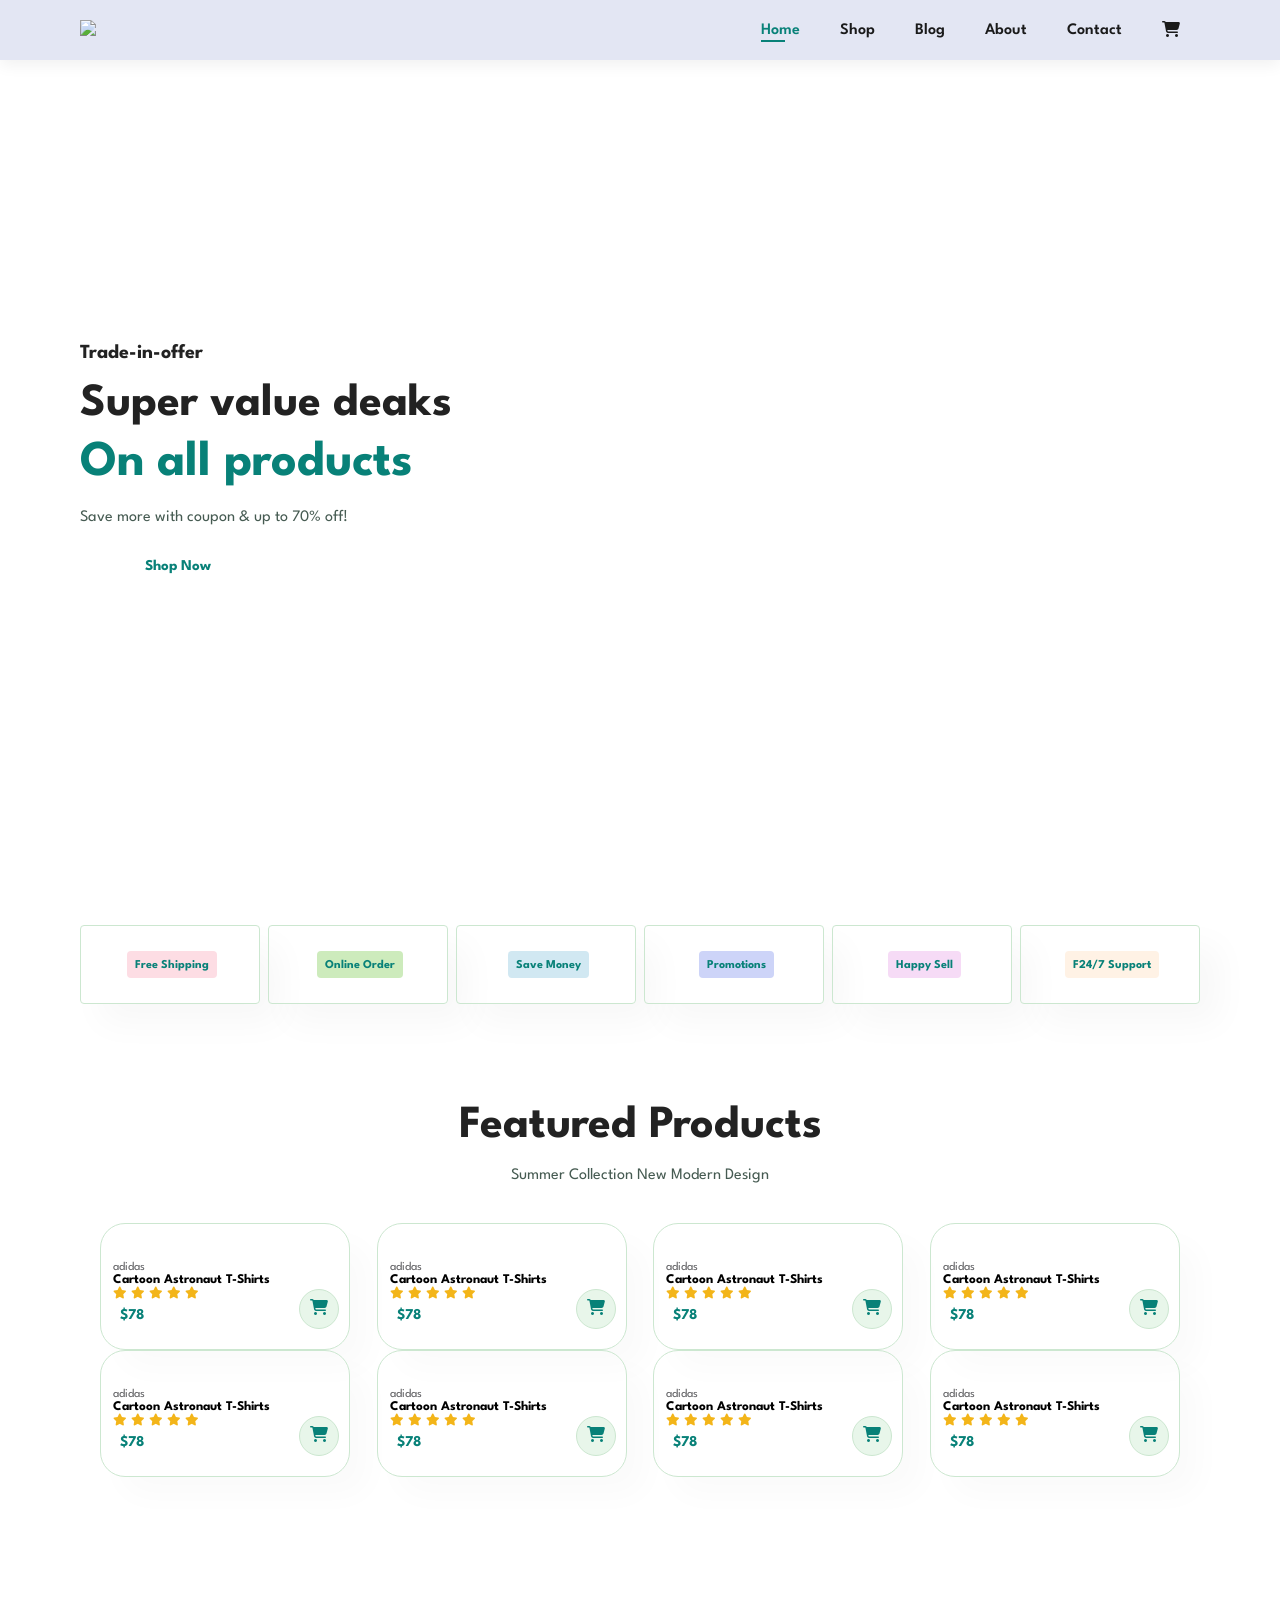
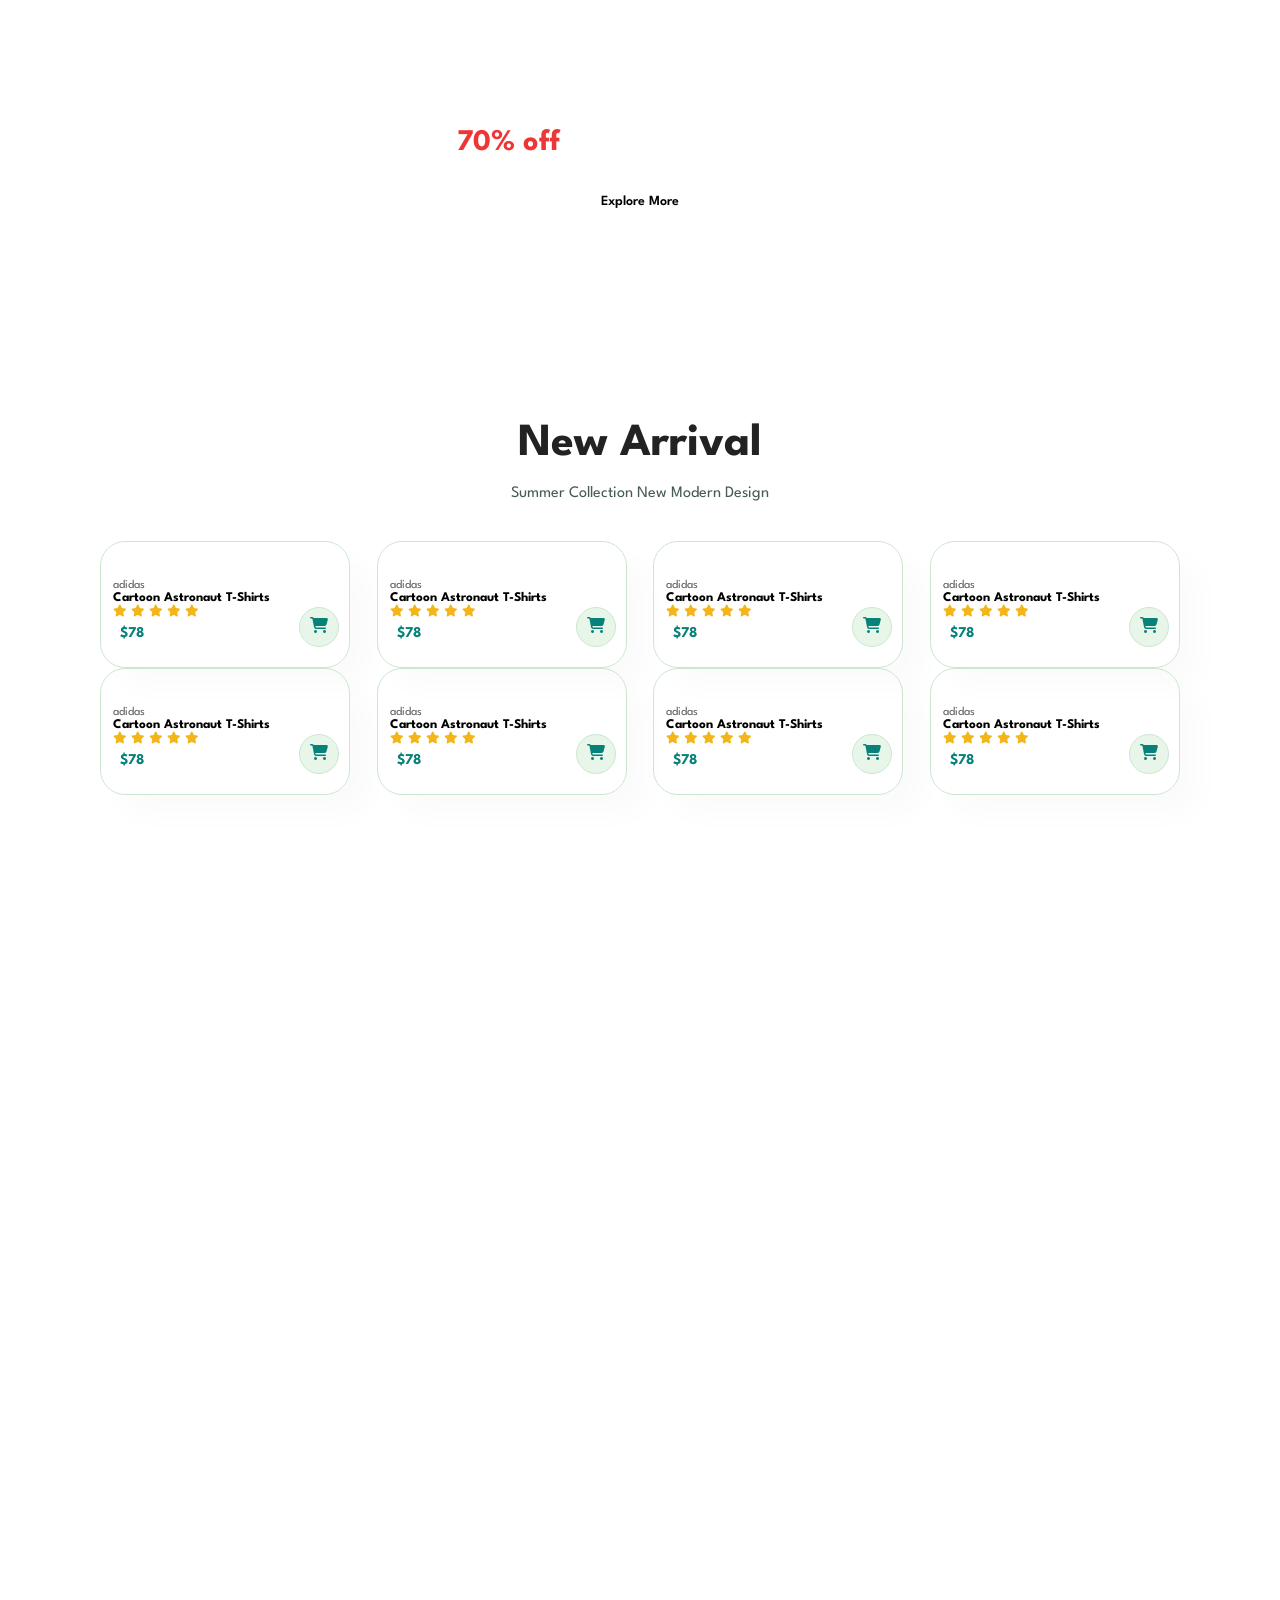
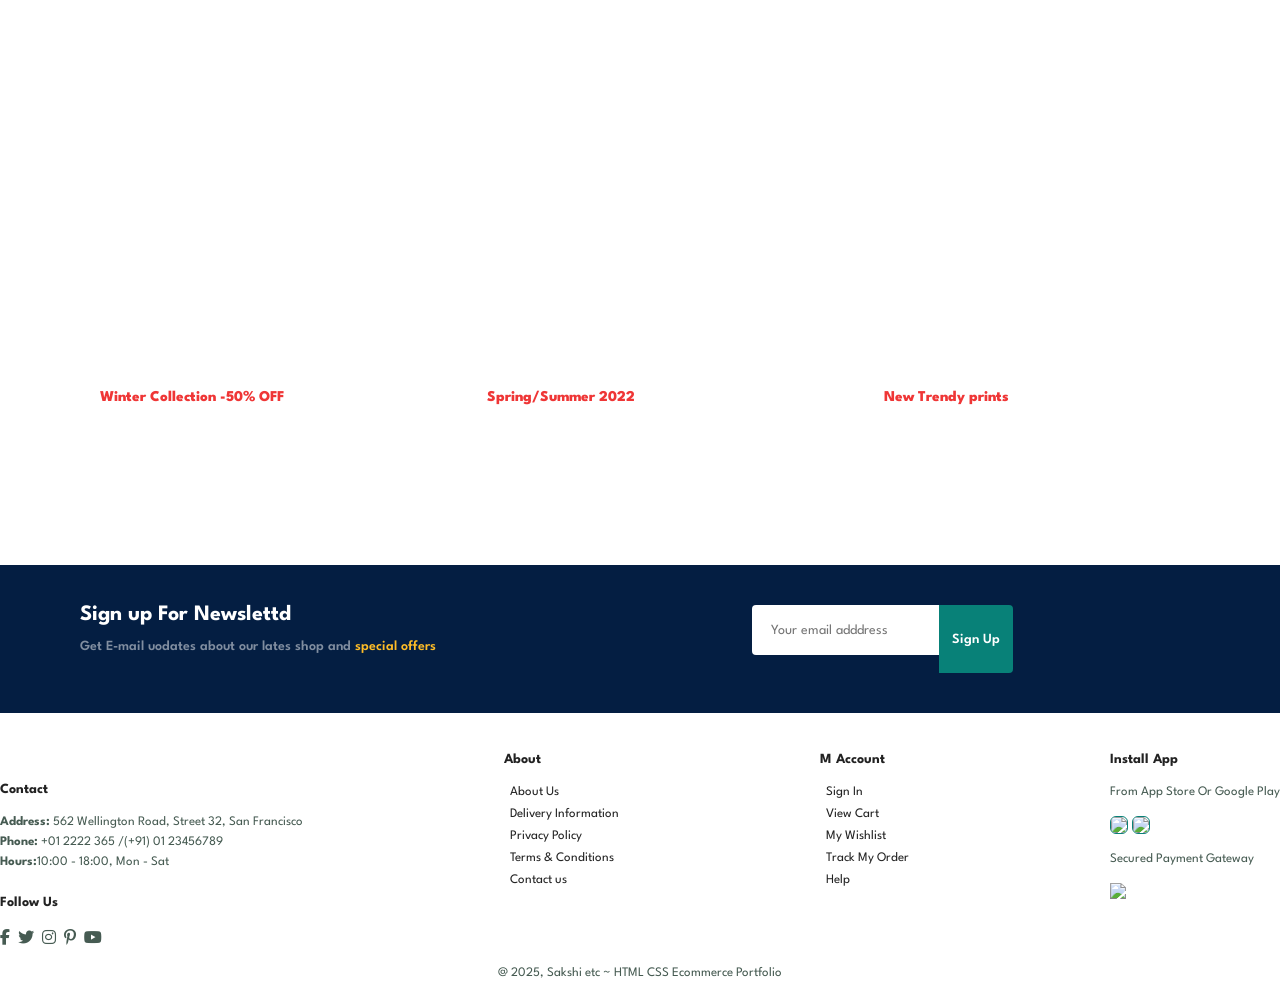
==== ECom.html @ 14609f5c "shopping website" ====
<!DOCTYPE html>
<html lang="en">
<head>
  <meta charset="UTF-8">
  <meta name="viewport" content="width=device-width, initial-scale=1.0">
  <title>ECom</title>
  
  <!-- Correct Font Awesome CDN -->
  <link rel="stylesheet" href="https://cdnjs.cloudflare.com/ajax/libs/font-awesome/6.6.0/css/all.min.css">
  
  <!-- Your custom stylesheet -->
  <link rel="stylesheet" href="ecom.css">
</head>


<body>
    <section id="header">
        <a href="#"><img src="logo.png" class="logo"></a>
        <div>
            <ul id="navbar">
                <li><a class="active" href="ECom.html">Home</a></li>
                <li><a href="eshop.html" >Shop</a></li>
                <li><a href="blog.html" onclick="window.location.href='blog.html';">Blog</a></li>
                <li><a href="about.html" onclick="window.location.href='about.html';">About</a></li>
                <li><a href="contactus.html" onclick="window.location.href='contactus.html';">Contact</a></li>
                <li id="lg-bag"><a href=" cart.html"><i class="fa-solid fa-cart-shopping"></i><a></li> <!-- cart img frm external website-->
                    <!--X icon for horizontal nav-->
                    <a href="#" id="close"><i class="fas fa-times"></i></a>
            </ul>
        </div>
        <!--media query nav for 3 line icons -->
        <div id="mobile">
            <a href=" cart.html"><i class="fa-solid fa-cart-shopping"></i><a></a>
            <i id="bar" class="fas fa-outdent"></i>
        </div>
    </section>
  
    <section id="hero">
        <h4>Trade-in-offer</h4>
        <h2>Super value deaks</h2>
        <h1>On all products</h1>
        <p>Save more with coupon & up to 70% off! </p>
        <button>Shop Now</button>
    </section>

    <section id="feature" class="section-p1">
        <div class="fe-box">
            <img src="f1.png" alt="">
            <h6>Free Shipping</h6>
        </div>
         <div class="fe-box">
            <img src="f2.png" alt="">
            <h6>Online Order</h6>
        </div>
         <div class="fe-box">
            <img src="f3.png" alt="">
            <h6>Save Money</h6>
        </div>
         <div class="fe-box">
            <img src="f4.png" alt="">
            <h6>Promotions</h6>
        </div>
         <div class="fe-box">
            <img src="f5.png" alt="">
            <h6>
                Happy Sell
            </h6>
        </div>
         <div class="fe-box">
            <img src="f6.png" alt="">
            <h6>F24/7 Support</h6>
        </div>
    </section>

    <section id="product1" class="section-p1">
        <h2>Featured Products</h2>
        <p>Summer Collection New Modern Design</p>
        <div class="pro-container">
        <div class="pro">
            <img src="f1.jpg" alt="">
            <div class="des">
                <span>adidas</span>
                <h5>Cartoon Astronaut T-Shirts</h5>
                <div class="star">
                    <i class="fas fa-star"></i>
                    <i class="fas fa-star"></i>
                    <i class="fas fa-star"></i>
                    <i class="fas fa-star"></i>
                    <i class="fas fa-star"></i>
                </div>
                <h4>$78</h4>
            </div>
           <!--cart is a class-->
           <a href="#" class="cart"><i class="fa-solid fa-cart-shopping"></i></a>
        </div>
        <div class="pro">
            <img src="f2.jpg" alt="">
            <div class="des">
                <span>adidas</span>
                <h5>Cartoon Astronaut T-Shirts</h5>
                <div class="star">
                    <i class="fas fa-star"></i>
                    <i class="fas fa-star"></i>
                    <i class="fas fa-star"></i>
                    <i class="fas fa-star"></i>
                    <i class="fas fa-star"></i>
                </div>
                <h4>$78</h4>
            </div>
           <!--cart is a class-->
           <a href="#" class="cart"><i class="fa-solid fa-cart-shopping"></i></a>
        </div>
        <div class="pro">
            <img src="f3.jpg" alt="">
            <div class="des">
                <span>adidas</span>
                <h5>Cartoon Astronaut T-Shirts</h5>
                <div class="star">
                    <i class="fas fa-star"></i>
                    <i class="fas fa-star"></i>
                    <i class="fas fa-star"></i>
                    <i class="fas fa-star"></i>
                    <i class="fas fa-star"></i>
                </div>
                <h4>$78</h4>
            </div>
           <!--cart is a class-->
           <a href="#" class="cart"><i class="fa-solid fa-cart-shopping"></i></a>
        </div>
        <div class="pro">
            <img src="f4.jpg" alt="">
            <div class="des">
                <span>adidas</span>
                <h5>Cartoon Astronaut T-Shirts</h5>
                <div class="star">
                    <i class="fas fa-star"></i>
                    <i class="fas fa-star"></i>
                    <i class="fas fa-star"></i>
                    <i class="fas fa-star"></i>
                    <i class="fas fa-star"></i>
                </div>
                <h4>$78</h4>
            </div>
           <!--cart is a class-->
           <a href="#" class="cart"><i class="fa-solid fa-cart-shopping"></i></a>
        </div>
        <div class="pro">
            <img src="f5.jpg" alt="">
            <div class="des">
                <span>adidas</span>
                <h5>Cartoon Astronaut T-Shirts</h5>
                <div class="star">
                    <i class="fas fa-star"></i>
                    <i class="fas fa-star"></i>
                    <i class="fas fa-star"></i>
                    <i class="fas fa-star"></i>
                    <i class="fas fa-star"></i>
                </div>
                <h4>$78</h4>
            </div>
           <!--cart is a class-->
           <a href="#" class="cart"><i class="fa-solid fa-cart-shopping"></i></a>
        </div>
        <div class="pro">
            <img src="f6.jpg" alt="">
            <div class="des">
                <span>adidas</span>
                <h5>Cartoon Astronaut T-Shirts</h5>
                <div class="star">
                    <i class="fas fa-star"></i>
                    <i class="fas fa-star"></i>
                    <i class="fas fa-star"></i>
                    <i class="fas fa-star"></i>
                    <i class="fas fa-star"></i>
                </div>
                <h4>$78</h4>
            </div>
           <!--cart is a class-->
           <a href="#" class="cart"><i class="fa-solid fa-cart-shopping"></i></a>
        </div>
        <div class="pro">
            <img src="f7.jpg" alt="">
            <div class="des">
                <span>adidas</span>
                <h5>Cartoon Astronaut T-Shirts</h5>
                <div class="star">
                    <i class="fas fa-star"></i>
                    <i class="fas fa-star"></i>
                    <i class="fas fa-star"></i>
                    <i class="fas fa-star"></i>
                    <i class="fas fa-star"></i>
                </div>
                <h4>$78</h4>
            </div>
           <!--cart is a class-->
           <a href="#" class="cart"><i class="fa-solid fa-cart-shopping"></i></a>
        </div>
        <div class="pro">
            <img src="f8.jpg" alt="">
            <div class="des">
                <span>adidas</span>
                <h5>Cartoon Astronaut T-Shirts</h5>
                <div class="star">
                    <i class="fas fa-star"></i>
                    <i class="fas fa-star"></i>
                    <i class="fas fa-star"></i>
                    <i class="fas fa-star"></i>
                    <i class="fas fa-star"></i>
                </div>
                <h4>$78</h4>
            </div>
           <!--cart is a class-->
           <a href="#" class="cart"><i class="fa-solid fa-cart-shopping"></i></a>
        </div>
    </div>
    </section>

    <section id="banner" class="section-m1">
        <h4>Repair Services </h4>
        <h2>Up to <span>70% off</span> All T-Shirts & Accessories</h2>
        <button class="normal">Explore More</button>
        </section>

        <section id="product1" class="section-p1">
            <h2>New Arrival</h2>
            <p>Summer Collection New Modern Design</p>
            <div class="pro-container">
             <div class="pro">
            <img src="n1.jpg" alt="">
            <div class="des">
                <span>adidas</span>
                <h5>Cartoon Astronaut T-Shirts</h5>
                <div class="star">
                    <i class="fas fa-star"></i>
                    <i class="fas fa-star"></i>
                    <i class="fas fa-star"></i>
                    <i class="fas fa-star"></i>
                    <i class="fas fa-star"></i>
                </div>
                <h4>$78</h4>
            </div>
           <!--cart is a class-->
           <a href="#" class="cart"><i class="fa-solid fa-cart-shopping"></i></a>
        </div>
        <div class="pro">
            <img src="n2.jpg" alt="">
            <div class="des">
                <span>adidas</span>
                <h5>Cartoon Astronaut T-Shirts</h5>
                <div class="star">
                    <i class="fas fa-star"></i>
                    <i class="fas fa-star"></i>
                    <i class="fas fa-star"></i>
                    <i class="fas fa-star"></i>
                    <i class="fas fa-star"></i>
                </div>
                <h4>$78</h4>
            </div>
           <!--cart is a class-->
           <a href="#" class="cart"><i class="fa-solid fa-cart-shopping"></i></a>
        </div>
        <div class="pro">
            <img src="n3.jpg" alt="">
            <div class="des">
                <span>adidas</span>
                <h5>Cartoon Astronaut T-Shirts</h5>
                <div class="star">
                    <i class="fas fa-star"></i>
                    <i class="fas fa-star"></i>
                    <i class="fas fa-star"></i>
                    <i class="fas fa-star"></i>
                    <i class="fas fa-star"></i>
                </div>
                <h4>$78</h4>
            </div>
           <!--cart is a class-->
           <a href="#" class="cart"><i class="fa-solid fa-cart-shopping"></i></a>
        </div>
        <div class="pro">
            <img src="n4.jpg" alt="">
            <div class="des">
                <span>adidas</span>
                <h5>Cartoon Astronaut T-Shirts</h5>
                <div class="star">
                    <i class="fas fa-star"></i>
                    <i class="fas fa-star"></i>
                    <i class="fas fa-star"></i>
                    <i class="fas fa-star"></i>
                    <i class="fas fa-star"></i>
                </div>
                <h4>$78</h4>
            </div>
           <!--cart is a class-->
           <a href="#" class="cart"><i class="fa-solid fa-cart-shopping"></i></a>
        </div>
        <div class="pro">
            <img src="n5.jpg" alt="">
            <div class="des">
                <span>adidas</span>
                <h5>Cartoon Astronaut T-Shirts</h5>
                <div class="star">
                    <i class="fas fa-star"></i>
                    <i class="fas fa-star"></i>
                    <i class="fas fa-star"></i>
                    <i class="fas fa-star"></i>
                    <i class="fas fa-star"></i>
                </div>
                <h4>$78</h4>
            </div>
           <!--cart is a class-->
           <a href="#" class="cart"><i class="fa-solid fa-cart-shopping"></i></a>
        </div>
        <div class="pro">
            <img src="n6.jpg" alt="">
            <div class="des">
                <span>adidas</span>
                <h5>Cartoon Astronaut T-Shirts</h5>
                <div class="star">
                    <i class="fas fa-star"></i>
                    <i class="fas fa-star"></i>
                    <i class="fas fa-star"></i>
                    <i class="fas fa-star"></i>
                    <i class="fas fa-star"></i>
                </div>
                <h4>$78</h4>
            </div>
           <!--cart is a class-->
           <a href="#" class="cart"><i class="fa-solid fa-cart-shopping"></i></a>
        </div>
        <div class="pro">
            <img src="n7.jpg" alt="">
            <div class="des">
                <span>adidas</span>
                <h5>Cartoon Astronaut T-Shirts</h5>
                <div class="star">
                    <i class="fas fa-star"></i>
                    <i class="fas fa-star"></i>
                    <i class="fas fa-star"></i>
                    <i class="fas fa-star"></i>
                    <i class="fas fa-star"></i>
                </div>
                <h4>$78</h4>
            </div>
           <!--cart is a class-->
           <a href="#" class="cart"><i class="fa-solid fa-cart-shopping"></i></a>
        </div>
        <div class="pro">
            <img src="n8.jpg" alt="">
            <div class="des">
                <span>adidas</span>
                <h5>Cartoon Astronaut T-Shirts</h5>
                <div class="star">
                    <i class="fas fa-star"></i>
                    <i class="fas fa-star"></i>
                    <i class="fas fa-star"></i>
                    <i class="fas fa-star"></i>
                    <i class="fas fa-star"></i>
                </div>
                <h4>$78</h4>
            </div>
           <!--cart is a class-->
           <a href="#" class="cart"><i class="fa-solid fa-cart-shopping"></i></a>
        </div>
    </div>
    </section>

    <section id="sm-banner" class="section-p1">
        <div class="banner-box">
        <h4>Crazy Deals</h4>
        <h2>Buy 1 get 1 free</h2>
        <span>The best classic dress is on sale at cart</span>
        <button class="white">Learn More</button>
        </div>
        <div class="banner-box banner-box2">
        <h4>Spring Summer</h4>
        <h2>Upcoming Season</h2>
        <span>The best classic dress is on sale at cart</span>
        <button class="white">Collection</button>
        </div>
    </section>

    <section id="banner3">
        <div class="banner-box ">
        <h2>Seasonal Sale</h2>
        <h3>Winter Collection -50% OFF</h3>
        </div>
        <div class="banner-box banner-box2 ">
        <h2>New FOOTWEAR COLLECTION</h2>
        <h3>Spring/Summer 2022</h3>
        </div>
        <div class="banner-box banner-box3 ">
        <h2>T-Shirts</h2>
        <h3>New Trendy prints</h3>
        </div>
    </section>

    <section id="newsletter" class="section-p1 section-m1">
        <div class="newstext">
            <h4>Sign up For Newslettd</h4>
            <p>Get E-mail uodates about our lates shop and <span> special offers</span></p>
        </div>
        <div class="form">
            <input type="text" placeholder="Your email adddress">
            <button class="normal">Sign Up</button>
        </div>
    </section>

    <footer>
        <div class="col">
            <img class="logo" src="logo.png" alt="">
            <h4>Contact</h4>
            <p><strong>Address:</strong> 562 Wellington Road, Street 32, San Francisco</p>
            <p><strong>Phone:</strong> +01 2222 365 /(+91) 01 23456789</p>
            <p><strong>Hours:</strong>10:00 - 18:00, Mon - Sat</p>

            <div class="follow">
                <h4>Follow Us</h4>
                <div class="icon">
                    <i class="fab fa-facebook-f"></i>
                    <i class="fab fa-twitter"></i>
                    <i class="fab fa-instagram"></i>
                    <i class="fab fa-pinterest-p"></i>
                    <i class="fab fa-youtube"></i>
                </div>
            </div>
        </div>
             <div class="col">
            <h4>About</h4>
            <a href="#">About Us</a>
            <a href="#">Delivery Information</a>
            <a href="#">Privacy Policy</a>
            <a href="#">Terms & Conditions</a>
            <a href="#">Contact us</a>
        </div>

          <div class="col">
            <h4>M Account</h4>
            <a href="#">Sign In</a>
            <a href="#">View Cart</a>
            <a href="#">My Wishlist</a>
            <a href="#">Track My Order</a>
            <a href="#">Help</a>
        </div>

        <div class="col install">
            <h4>Install App</h4>
            <p>From App Store Or Google Play</p>
            <div class="row">
                <img src="app.jpg">
                <img src="play.jpg">
            </div>
             <p>Secured Payment Gateway</p>
             <img src="pay.png">
        </div>

        <div class="copyright">
            <p> @ 2025, Sakshi etc ~ HTML CSS Ecommerce Portfolio</p>
        </div>
    </footer>
   <script src="ecomm.js"></script>
</body>
</html>
---- ecom.css ----
@import url('https://fonts.googleapis.com/css2?family=Spartan:wght@100;200;300;400;500;600;700;800;900&display=swap');
*{
    margin: 0;
    padding: 0;
    box-sizing: border-box;
    font-family: 'spartan', sans-serif;
}
h1{
    font-size: 50px;
    line-height: 64px;
    color: #222;
}
h2{
    font-size: 46px;
    line-height: 54px;
    color: #222;
}
h4{
    font-size: 20px;
    color: #222;
}
h6{
    font-size: 12px;
   font-weight: 700;
}
p{
    font-size:16px;
    margin: 15px 0 20px 0;
    color: #465b52;
}
.section-p1{
    padding: 40px 80px;
}
.section-m1{
    margin: 40px 0;
}
button.normal{
    font-size: 14px;
    font-weight: 600;
    padding: 15px 13px;
    color: #000;
    background-color: #fff;
    border-radius: 4px;
    cursor: pointer;
    border: none;
    outline:none;
    transition: 0.2s ;
}
button.white{
    font-size: 13px;
    font-weight: 600;
    padding: 11px 18px;
    color: #fff;
    background-color:transparent;
    cursor: pointer;
    border: 1px solid#fff;
    outline:none;
    transition: 0.2s ;
}
body{
    width: 100%;
}
/*header*/
#header{
    display: flex;
    align-items: center;
    justify-content: space-between;
    padding: 20px 80px;
    background: #E3E6F3;
    box-shadow: 0 5PX 15PX rgba(0, 0, 0, 0.06);
    /* makeing shadow for nav */
    z-index: 999;
    position: sticky;/*make header  align on top while scrolling*/
    top: 0;
    left: 0;
}
#navbar{
    display: flex;
    justify-content:center;
    align-items: center;
}
#navbar li{
    list-style: none;
    padding: 0 20px;
    position: relative;;
}
#navbar li a{
    text-decoration: none;
    font-size: 16px;
    font-weight: 600;
    color: #1a1a1a;
    transition: 0.3s ease;/* make hover effect slow */
}
#navbar li a:hover,
#navbar li a.active{
    color: #088178;
}
/*pseduo class*/
#navbar li a.active::after,
#navbar li a:hover::after{
    content: "";
    width: 30%;
    height: 2px;
    background: #088178;
    bottom: -4px;
    left: 20px;
    position: absolute;
}
/* to remove vertical nav icons while using horizontal screen*/
#mobile{
    display: none;
    align-items: center;
}
/* to hide x -icon from v-nav*/
#close{
    display: none;
}
/*home page*/
#hero{
    background-image: url("hero4.png");
    height: 90vh;
    width: 100%;
    background-size: cover;/* adjusting bg img*/
    background-position: top 25% right 0;/* adjusting bg img*/
    padding: 0 80px;
    display: flex;
    align-items: flex-start;
    justify-content: center;
    flex-direction: column;
}
#hero h4{
    padding-bottom: 15px;
}
#hero h1{
    color:#088178;
}
#hero button{
    background-image: url(button.png);
    background-color: transparent;
    border: 0;
    color: #088178;
    padding: 14px 80px 14px 65px;
    background-repeat:no-repeat ;
    font-weight : 700;
    font-size: 15px;
}
#feature{
    display: flex;
    align-items: center;
    justify-content: space-between;flex-wrap: wrap;
}
#feature .fe-box{
    width: 180px;
    text-align: center;
    padding: 25px 15px;
    /* making box & box shador*/
    box-shadow: 20px 20px 34px rgba(0, 0, 0, 0.03);
    border: 1px solid  #cce7d0;
    border-radius: 4px;
    margin: 15px 0;
}
#feature .fe-box:hover{
    box-shadow: 10px 10px 54px rgba(70, 062, 221, 0.1);
}
/* margin b/w img and  free shipping text*/
#feature .fe-box img{
    width: 100%;
    margin-bottom: 10px;
}
#feature .fe-box h6{
    display: inline-block;
    padding: 9px 8px 6px 8px;
    line-height: 1;
    border-radius: 4px;
    color: #088178;
    background-color: #fddde4;
}
#feature .fe-box:nth-child(2) h6{
    background-color: #cdebbc;
}
#feature .fe-box:nth-child(3) h6{
    background-color: #d1e8f2;
}
#feature .fe-box:nth-child(4) h6{
    background-color: #cdd4f8;
}
#feature .fe-box:nth-child(5) h6{
    background-color: #f6dbf6;
}
#feature .fe-box:nth-child(6) h6{
    background-color: #fff2e5;
}
#product1{
    text-align: center;
}
#product1 .pro-container{
    display: flex;
    justify-content: space-between;
    padding: 20px;
    flex-wrap: wrap;
   
}
#product1 .pro{
    width:23% ;
    min-width: 250px;
    padding: 10px 12px;
    border: 1px solid #cce7d0 ;
    border-radius: 25px;
    cursor: pointer;
    box-shadow: 20px 20px 30px rgba(0, 0, 0, 0.02);
    transition: o.2s ease;
    position: relative;
}
#product1 .pro:hover{
    box-shadow: 20px 20px 30px rgba(0, 0, 0, 0.06);

}
#product1 .pro img{
    width: 100%;
    border-radius: 20px;
}
#product1 .pro .des{
    text-align: start;
    padding: 10px 0 ;
}
#product1 .pro .des span{
    color: #606063;
    font-size: 12px;
}
#product1 .pro .des span h5{
    padding-top: 7px;
    color: #1a1a1a;
    font-size: 14px;
}
#product1 .pro .des i{
    font-size: 12px;
    color: rgb(243, 181, 25);
}
#product1 .pro .des h4{
    padding: 7px ;
    font-size: 15px;
    font-weight: 700;
    color: #088178;
}
/* The .cart element becomes a circular container. */
#product1 .pro .cart {
  display: inline-block;
  width: 40px;
  height: 40px;
  line-height: 40px;
  border-radius: 50%;
  background-color: #e8f6ea;
  text-align: center;
  border: 1px solid #cce7d0;
  bottom: 20px;
  right: 10px;
  position: relative;
  position: absolute;
}
/*The <i> icon stays centered inside it.*/
#product1 .pro .cart i {
  color: #088178;
  font-size: 16px;
}
#banner{
    display: flex;
    flex-direction: column;
    justify-content: center;
    text-align: center;
    align-items: center;
    background-image: url(b2.jpg);
    width: 100%;
    height: 40vh;
    background-size: cover;
}
#banner h4{
    color: #fff;
    font-size: 16px;
}
#banner h2{
    color: #fff;
    font-size: 30px;
    padding: 10px 0;
}
#banner h2 span{
    color: #ef3636;
}
#banner button:hover{
    background: #088178;
    color: #fff;
}
#sm-banner{
    display: flex;
    justify-content: space-between;
    flex-wrap: wrap;
}
#sm-banner .banner-box{
     display: flex;
    flex-direction: column;
    justify-content: center;
    align-items: flex-start;
    background-image: url(b17.jpg);
    min-width: 580px;
    height: 50vh;
    background-size: cover;
    background-position: center;/*for align image in center*/ 
    padding: 30px;
}
#sm-banner h4{
    color: #fff;
    font-size: 20px;
    font-weight: 300;
}
#sm-banner h2{
    color: #fff;
    font-size: 28px;
    font-weight: 800;
}
#sm-banner span{
    color: #fff;
    font-size: 14px;
    font-weight: 500;
    padding-bottom: 15px;
}
#sm-banner  .banner-box:hover button{
    background: #088178;
    border: 1px solid #088178;

}
#sm-banner  .banner-box2{
    background-image: url(b10.jpg);
}
#banner3{
    display: flex;
    justify-content: space-between;
    flex-wrap: wrap;
    padding: 0 80px;
}
#banner3 .banner-box{
    display: flex;
    flex-direction: column;
    justify-content: center;
    align-items: flex-start;
    background-image: url(b7.jpg);
    min-width: 30%;
    height: 30vh;
    background-size: cover;
    background-position: center;/*for align image in center*/ 
    padding: 20px;
    margin-bottom: 20px;
}
#banner3 .banner-box2{
    background-image: url(b4.jpg);
}
#banner3 .banner-box3{
    background-image: url(b18.jpg);
}
#banner3 h2{
    color: #fff;
    font-weight: 900;
    font-size: 22px;

}
#banner3 h3{
    color: #ef3636;
    font-weight: 800;
    font-size: 15px; 
}
#newsletter{
    display: flex;
    justify-content: space-between;
    flex-wrap: wrap;
    background-image: url(b14.png);
    background-repeat: no-repeat;
    background-position: 20% 30%;
    background-color: #041e42;
}
#newsletter h4{
    font-size: 22px;
    font-weight: 700;
    color: #fff;
}
#newsletter p{
    font-size: 14px;
    font-weight: 600;
    color: #818ea0;
}
#newsletter p span{
    color: #ffbd27;
}
#newsletter .form{
    display: flex;
    width: 40%;
}
#newsletter input{
    height: 3.125rem;
    padding: 0 1.25em;
    font-size: 14px;
    border: 1px solid transparent;
    border-radius: 4px;
    outline: none;
    border-top-right-radius:0 ;
    border-bottom-right-radius:0 ;
}
#newsletter button{
    background-color: #088178;
    color: #fff;
    white-space: nowrap;
     border-top-left-radius:0 ;
    border-bottom-left-radius:0 ;
}
footer{
    display: flex;
    flex-wrap: wrap;
    justify-content: space-between;
}
footer .col{
    display: flex;
    flex-direction: column;
    align-items: flex-start;
    margin-bottom: 20px;
}
footer .logo{
    margin-bottom: 30px;
}
footer h4{
    font-size: 14px;
    padding-bottom: 20px;

}
footer p{
    font-size: 13px;
   margin: 0 0 8px 0;
    
}
footer a{
    font-size: 13px;
    color: #222;
    margin: 0 0 8px 6px;
    text-decoration: none;
    margin-bottom: 10px;  
}
footer .follow{
    margin-top: 20px;

}
footer .follow i{
   color: #465b52;
   cursor: pointer;
   padding-right:4px ;

}
footer .install .row img{
border: 1px solid #088178;
border-radius: 6px;

}
footer .install img{
    margin: 10px 0 15px 0 ;
}
footer .follow i:hover,
footer a:hover{
    color: #088178;
}
footer .copyright{
    width: 100%;
    text-align: center;
} 
/* 2. shop page8*/
#page-header{
    background-image: url(b1.jpg);
    width: 100%;
    height: 40vh;
    background-size: cover;
    display: flex;
    justify-content: center;
    text-align: center;
    flex-direction: column;
    padding: 14px;
    
}
#page-header h2,
#page-header p{
    color: #d1e8f2;

} 
#pagination{
    text-align: center;
}
#pagination a{
    text-decoration: none;
    background: #088178;
    padding: 15px 20px ;
    border-radius: 4px;
    color: #d1e8f2;
    width: 600px;
}
#pagination a i{
font-size: 16px;
font-weight: 600;
}
/*  eproduct */
#prodetails{
     display: flex;
     margin-top: 20px;
}
#prodetails .single-pro-img {
width: 40%;
margin-right:50px ;
}
.small-img-group{
    display: flex;
    justify-content: space-between;
}
.small-img-col{
    flex-basis: 24%;/* small photos */
    cursor: pointer;
}
#prodetails .single-pro-details {
    width: 50%;
    padding-top: 30px;
}
#prodetails .single-pro-details h4 {
    padding: 40px 0 20px 0;
}
#prodetails .single-pro-details h2 {
    font-size: 26px;
    
}
#prodetails .single-pro-details select { 
    display: block;
    padding: 5px 10px;
    margin-bottom: 10px;    
}
#prodetails .single-pro-details input{
    width: 50px;
    height: 47px;
    padding-left: 10px;
    font-size: 16px;
    margin-right: 10px;
}
#prodetails .single-pro-details input:focus{
    outline: none;/*when it is focused (i.e., when the user clicks inside it or tabs into it).*/
}
#prodetails .single-pro-details button{
    background: #088178;
    color: #fff;
}
#prodetails .single-pro-details  span{
    line-height: 25%;
}

/*blog  page*/
#page-header.blog-header{
      background-image: url(b19.jpg);
}
#blog{
    padding: 150px 150px 0 150px;
}
#blog .blog-box{
    display: flex;
    align-items: center;
    width: 100%;
    position: relative;
    padding-bottom: 90px;

}
#blog .blog-img{
    width: 50%;
    margin-right: 40px;
}
#blog img{
    width: 100%;
    height: 300px;
    object-fit: cover;
}
#blog .blog-details{
    width: 50%;
}
#blog .blog-details a{ 
    text-decoration: none;
    font-size: 11px;
    color: #000;
    font-weight: 700;position: relative;
    transition: 0.3S;
}  
#blog .blog-details a::after{
    content: "";
    width: 50px;
    height: 1px;
    position: absolute;
    background-color:#000 ;
    top: 4px;
    right: -60px;
}

#blog .blog-details a:hover{
    color: #088178;
}
#blog .blog-details a:hover::after{
    background-color: #088178;
}
#blog .blog-box h1{
    position: absolute; 
    top: -40px;
    left: 0;
    font-size: 70px;
    font-weight: 700;
    color: #c9cbce;
    z-index: -9;/* fordisply text  behind yhe image*/

}
/*about page */
#page-header.about-header{
    background-image: url(banner.png);

}
#about-head{
    display: flex;
    align-items: center;
}
#about-head img{
    height: auto;
    width: 50%;
}
#about-head div{
    padding-left: 40px;
}
#about-app{
    text-align: center;
}
#about-app .video{
    width: 70%;
    height: 100%;
    margin: 30px auto 0 auto;
}
#about-app .video video{
    width: 100%;
    height: 100%;
   border-radius: 20px;
}
/*contact page */

#contact-details{
    display: flex;
    align-items: center;
    justify-content: space-between;
}
#contact-details .deatils {
    width: 40%;
}
#contact-details .deatils span,
#form-details form span {
    font-size: 12px;
}
#contact-details .details h2,
#form-deatils h2 {
    font-size: 26px;
    line-height: 35px;
    padding: 20px 0;
}
#contact-details .details h3{
    font-size: 16px;
    padding-bottom: 15px;
}
#contact-details .details li{
    list-style: none;
    display: flex;
    padding: 10px 0;
}
#contact-details .details li i{
    font-size: 14px;
    padding-right: 22px;
}
#contact-details .details li p{
    margin: 0;
    font-size: 14px;
}
#contact-details .map{
    width: 55%;
    height: 400px;
}
#contact-details .map ifra me{
    width: 100%;
    height: 100%;
}
#form-deatils {
    display: flex;
    justify-content: space-between;
    margin: 30px;
    padding: 88px;
    border: 1px solid #e1e1e1;
}
#form-deatils form {
    width: 65%;
    display: flex;
    flex-direction: column;
    align-items: flex-start;
}
#form-deatils form input,
#form-deatils form textarea {
    width: 100%;
    padding: 12px 15px;
    outline: none;
    margin-bottom: 20px;
    border: 1px solid #e1e1e1;
}
#form-deatils form button{
    background-color: #088178;
    color: #fff;
}
#form-deatils .people div {
    padding-bottom: 25px;
    display: flex;
    align-items: flex-start;
}
#form-deatils  .people div img {
    width: 65px;
    height: 65px;
    object-fit: cover;
    margin-left: 15px;
}
#form-deatils .people div p {
    margin: 0;
    font-size: 13px;
    line-height: 25px;
}
#form-deatils .people div p span {
    display: block;
    font-size: 16px;
    font-weight: 600;
    color: #000;
}
/* cart page */
#cart table{
    width: 100%;
    border-collapse: collapse;
    table-layout: fixed;
    white-space: nowrap;
}
#cart table img {
    width: 70px;
}
#cart table td:nth-child(1){
    width: 100px;
    text-align: center;
}
#cart table td:nth-child(2){
    width: 150px;
    text-align: center;
}
 #cart table td:nth-child(3){
    width: 250px;
    text-align: center;
}
#cart table td:nth-child(4),
#cart table td:nth-child(5),
#cart table td:nth-child(6){
    width: 150px;
    text-align: center;
} 
#cart table td:nth-child(5) input{
    width: 70px;
    padding: 10px 5px 10px 15px;
    text-align: center;
}
#cart table thead{
    border: 1px solid #e2e9e1;
    border-left: none;
    border-right: none;
}
#cart table thead td {
    font-weight: 700;
    text-transform: uppercase;
    font-size: 13px;
    padding: 18px 0;
}
#cart table tbody tr td {
    padding-top:15px ;
}
#cart table tbody td{
    font-size: 13px;
}
#cart-add{
    display: flex;
    flex-wrap: wrap;
    justify-content: space-between;
}
#coupon{
    width: 50%;
    margin-bottom: 30px;

}
#coupon h3,
#Subtotal h3 {
    padding-bottom: 15px;
}
#coupon input{
    padding: 10px 20px;
    outline: none;
    width: 60%;
    margin-right: 10px;
    border: 1px solid #e2e9e1;
}
#coupon button ,
#Subtotal button {
    background-color: #088178;
    color: #fff;
    padding: 12px 20px;
}
#Subtotal {
    width: 50%;
    margin-bottom: 30px;
    border: 1px solid #e2e9e1;
    padding:30px ;
}
#Subtotal table {
    border-collapse: collapse ;
    width: 100%;
    margin-bottom: 20px;
}
#Subtotal table td {
    width: 50%;
    border:  1px solid #e2e9e1;
    padding: 10px;
    font-size: 13px;
}



/*media query for i-pad */ 
/* for align nav vertical*/
@media(max-width:799px){
    .section-p1{
        padding: 40px 40px;
    }
   #navbar{
    display: flex;
    flex-direction: column;
    align-items: flex-start;
    justify-content: flex-start;
    position: fixed;
    top: 0;
    right: -300px;
    height: 100vh;
    width: 300px;
    background-color: #E3E6F3;
    box-shadow: 0 40px 60px rgba(0, 0, 0, 0.1);
    padding: 80px 0 0 10px; 
    transition: 0.3s;   
}
/* three line icon */
#navbar.active {
    right: 0px;
}
#navbar li{
    margin-bottom: 25px;
}
/* to display. vertical icons*/
#mobile{
    display: flex;
    align-items: center;
}
#mobile i{
    color: #1a1a1a;
    font-size: 24px;
    padding-left: 20px;
      
}
/* x icon */
#close {
    display: initial;
    position: absolute;
    top: 30px;
    left: 30px;
    color: #222;
    font-size: 24px;

}
/* to hide shopping icon on h-nav*/
#lg-bag {
    display: none;
}
#hero {
   height: 70vh;
   padding: 0 80px;
   background-position: top 30% right 30%;
}
#feature{
    justify-content: space-between;

}
#feature .fe-box{
    margin: 15px 15px;
}
#product1 .pro{
    margin: 15px;
}
#banner{
    height: 20vh;
}
#sm-banner .banner-box {

    min-width: 100%;
    height: 30vh;
}
#banner3 {
  padding: 0 40px;
}
#banner3 .banner-box {
  
    width: 28%;
}
#newsletter .form {
   
    width: 70%;
}
}
/*media query for mobile */ 
@media(max-width:477px){
    .section-p1{
        padding:20px ;
    }
 #header {

    padding: 10px 30px;
 } 
 h1 {
    font-size: 38px;
    
}
h2{
    font-size:32 ;
}
#hero{
    padding: 0 20px;
    background-position: 55%;
}
#feature{
    justify-content: space-between;

}
#feature .fe-box{
    margin: 0 0 15px 0;
    width: 155px;
}
#product1 .pro{
  width: 100%;
}
#banner{
    height: 40vh;
}
#sm-banner .banner-box {
    height: 40vh;
}
#sm-banner .banner-box2 {

    margin-top: 20px;
}
#banner3 {
  padding: 0 20px;
}
#banner3 .banner-box {
  
    width: 100%;
}
#newsletter{
    padding: 40px 20px;
}
#newsletter .form {
   width: 100%;
}
footer .copyright{
    text-align: start;
}
/* esproduct.html */
#prodetails {
    display: flex;
    flex-direction: column;
}
#prodetails .single-pro-img {
    width: 100% !important;
    margin-right: 0px;
}
#prodetails .single-pro-details {
    width: 100% !important;
    padding-top: 0px;
}
/*blog page */
#blog .blog-box {
    display: flex;
    flex-direction: column;
    align-items: flex-start;
    width: 100%;
    position: relative;
    padding-bottom: 90px;
}
#blog{
    padding: 100px 20px 0 20px;
}
#blog .blog-img{
    width: 100%;
    margin-right: 0px;
    margin-bottom: 30px;
}
#blog .blog-details {
    width: 100%;
}
/*about page*/
#about-head{  
    flex-direction: column;
}
#about-head img{
    width: 100%;
    margin-bottom: 20px;
}
#about-head div{
    padding-left: 0px;
}
#about-app .video {
    width: 100%;
}
}
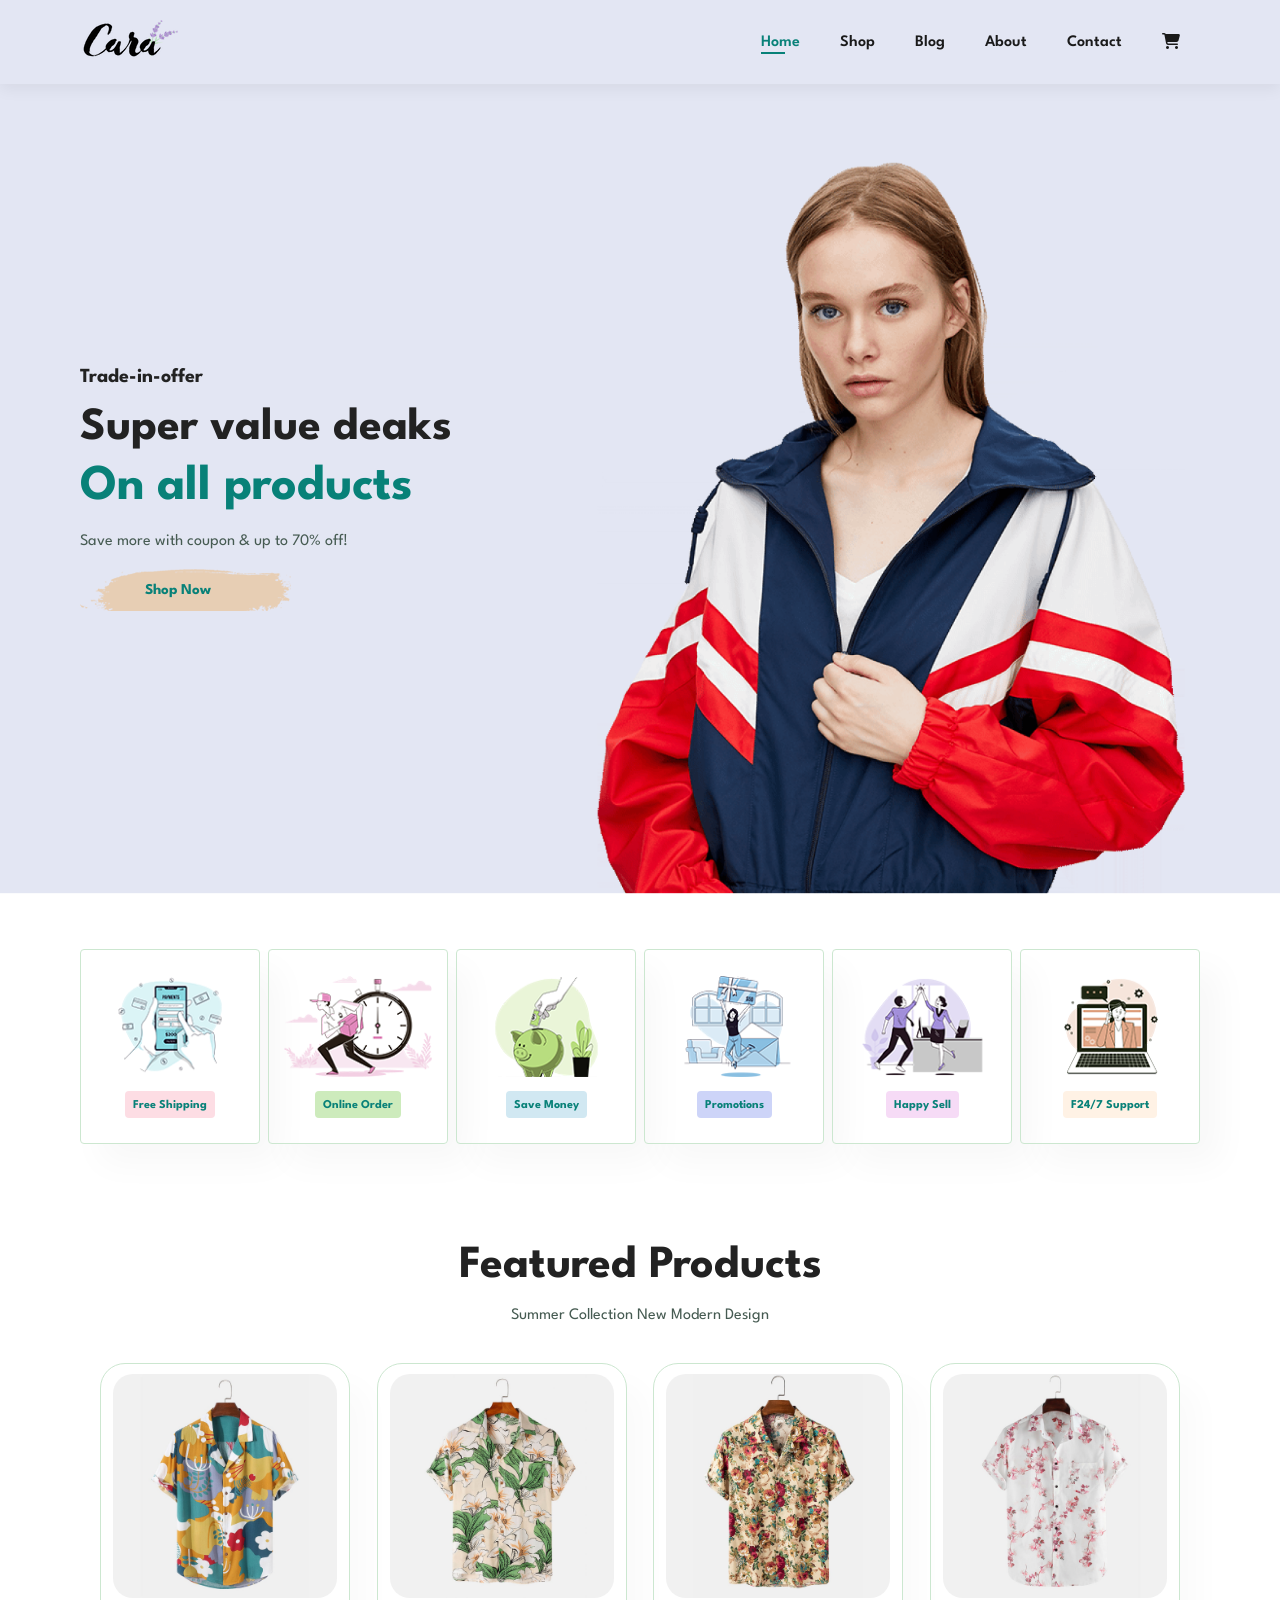
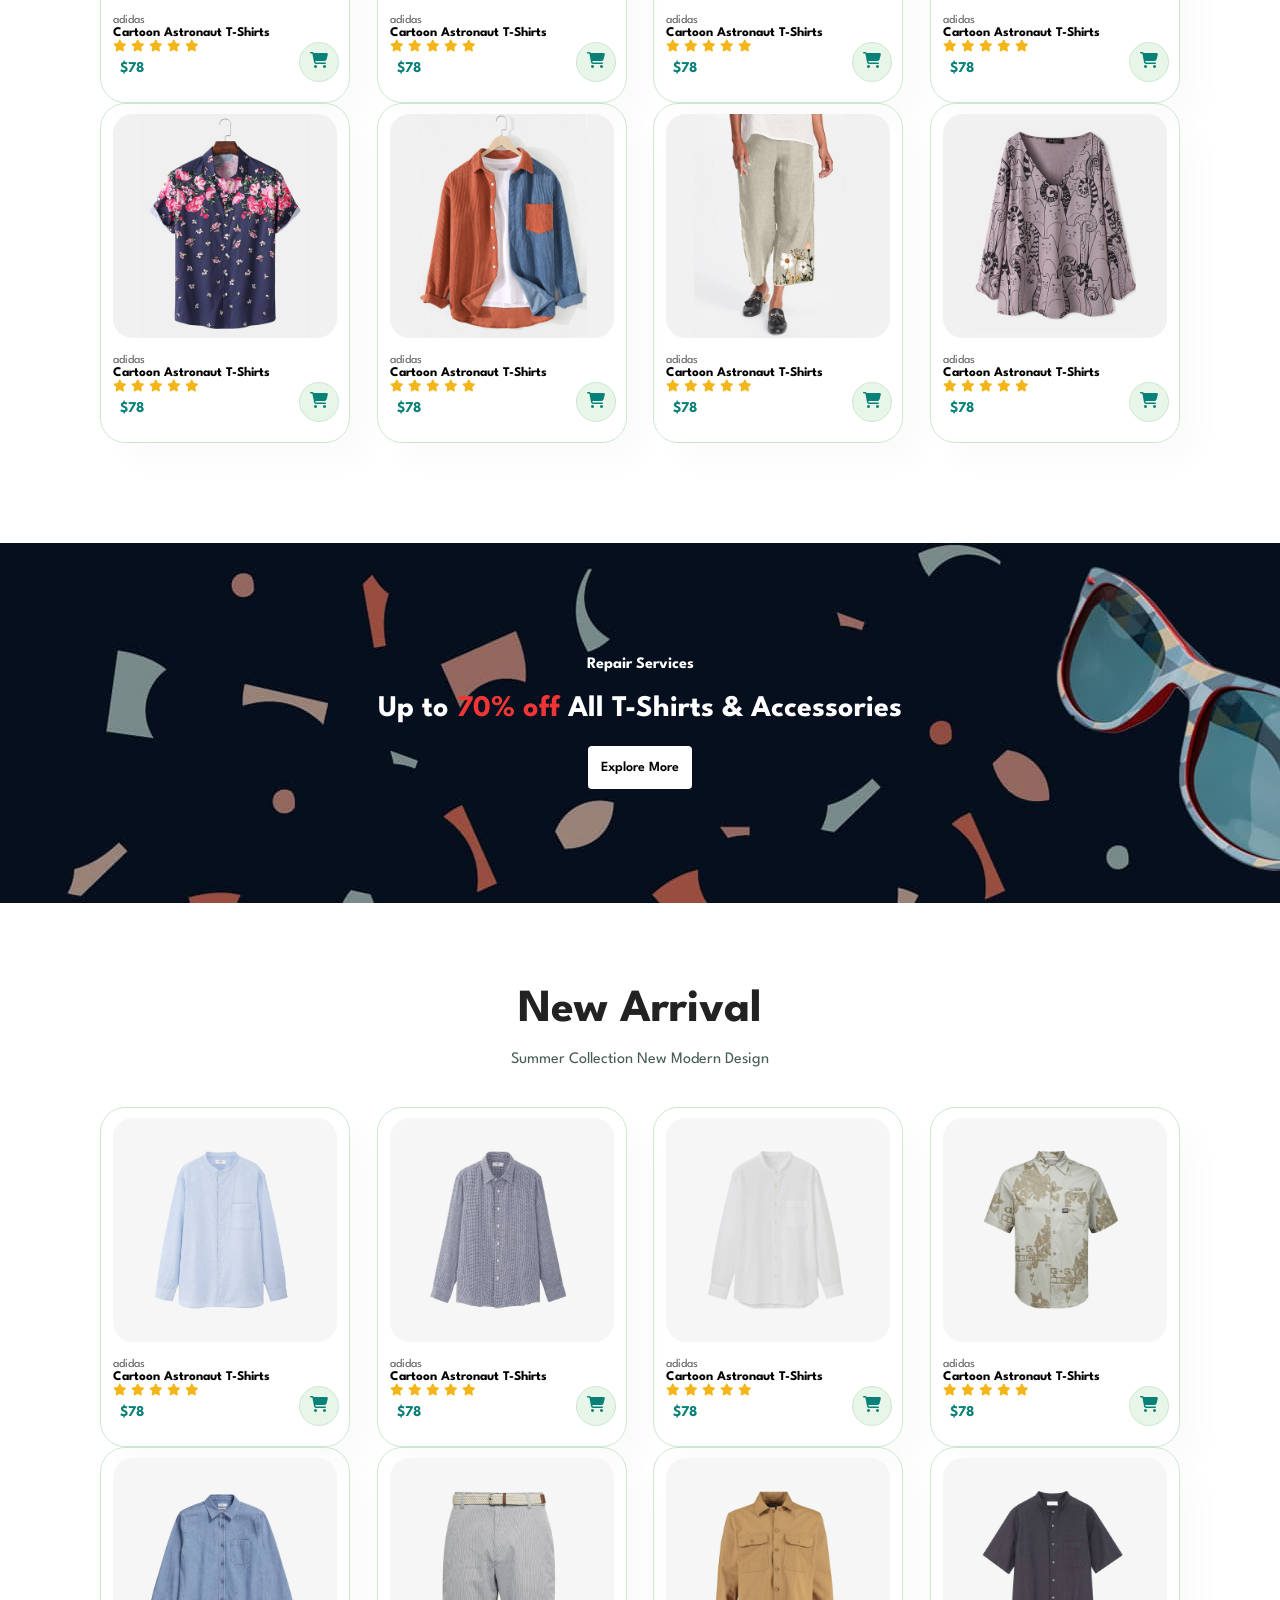
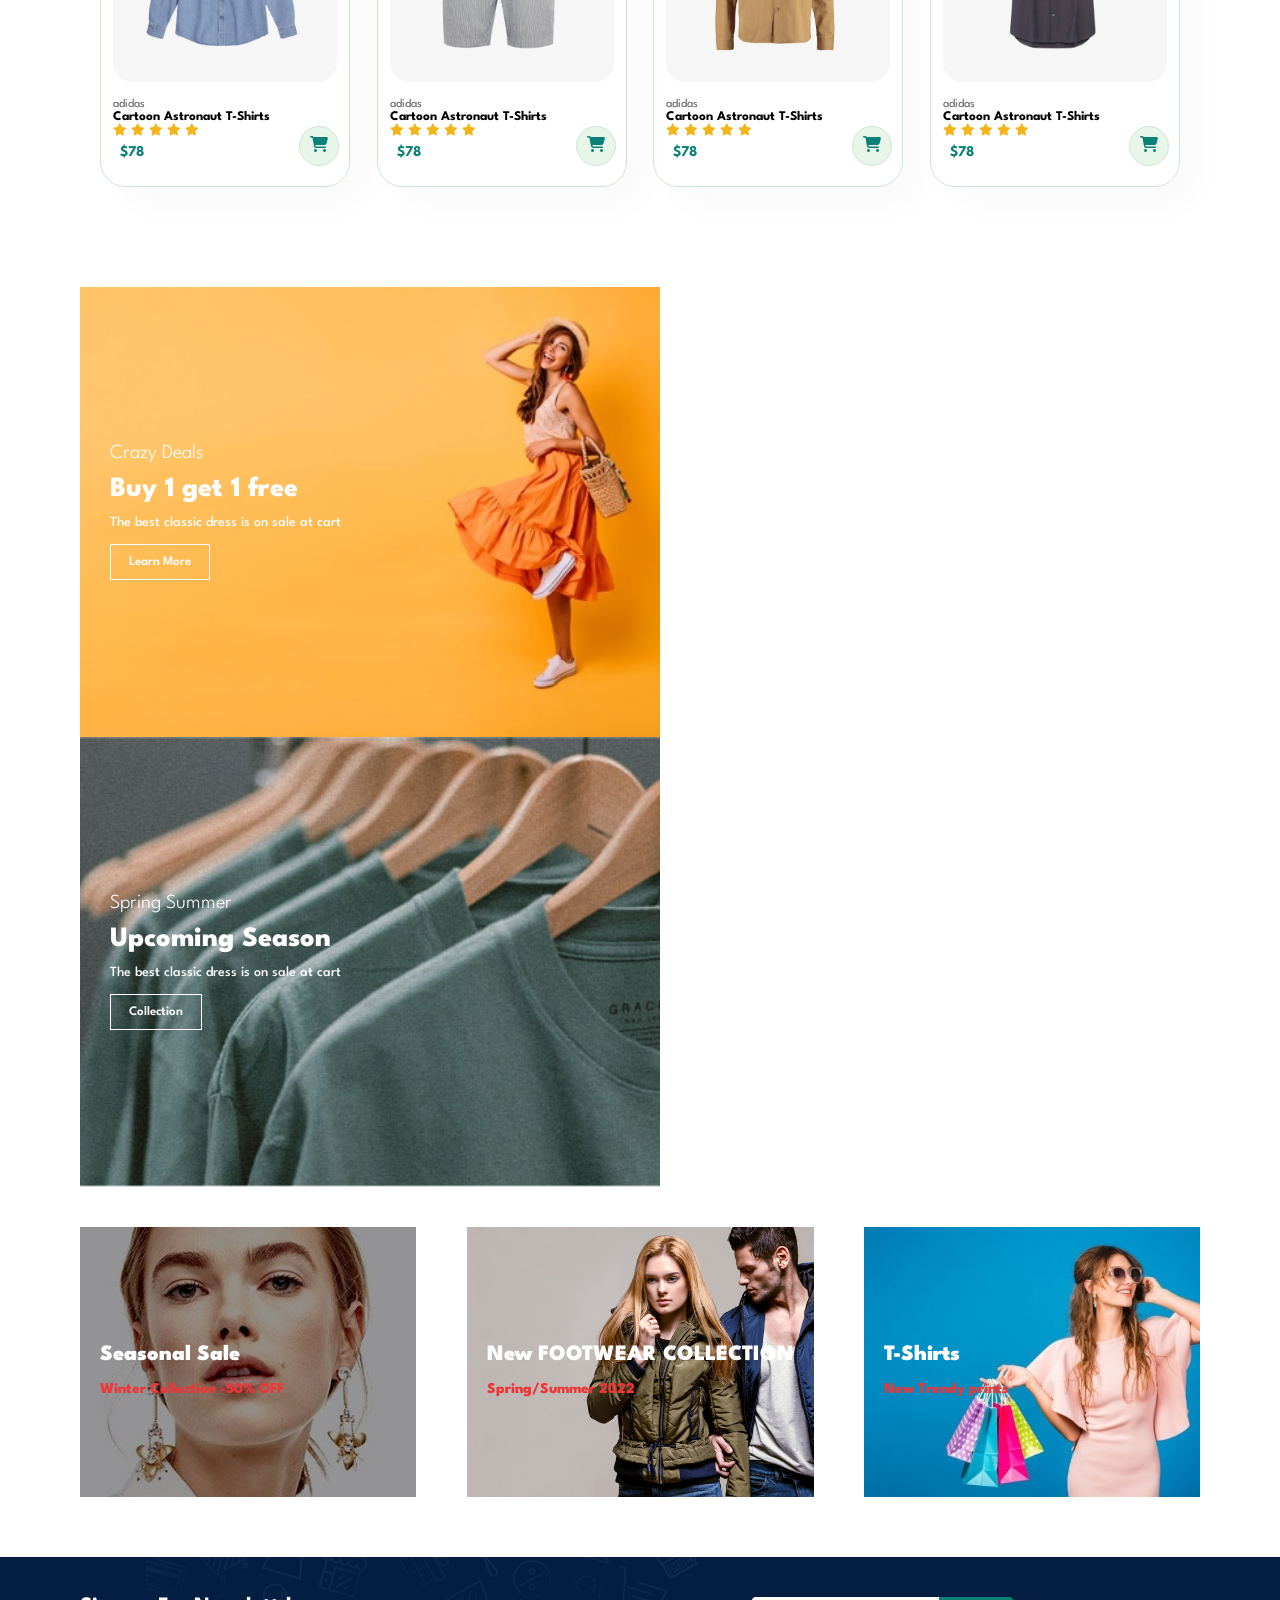
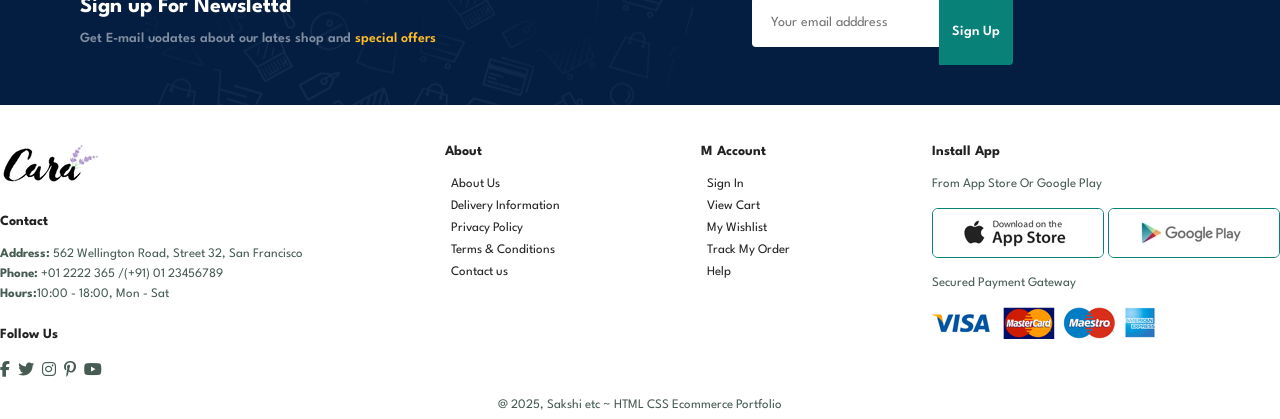
==== commit c17b644a: "Update shirt click navigation Update shirt click navigation" ====
--- a/ECom.html
+++ b/ECom.html
@@ -43,8 +43,8 @@
         <button>Shop Now</button>
     </section>
 
-    <section id="feature" class="section-p1">
-        <div class="fe-box">
+    <section id="feature" class="section-p1" >
+        <div class="fe-box" >
             <img src="f1.png" alt="">
             <h6>Free Shipping</h6>
         </div>
@@ -75,7 +75,7 @@
     <section id="product1" class="section-p1">
         <h2>Featured Products</h2>
         <p>Summer Collection New Modern Design</p>
-        <div class="pro-container">
+        <div class="pro-container" onclick="window.location.href='esproduct.html';">
         <div class="pro">
             <img src="f1.jpg" alt="">
             <div class="des">
